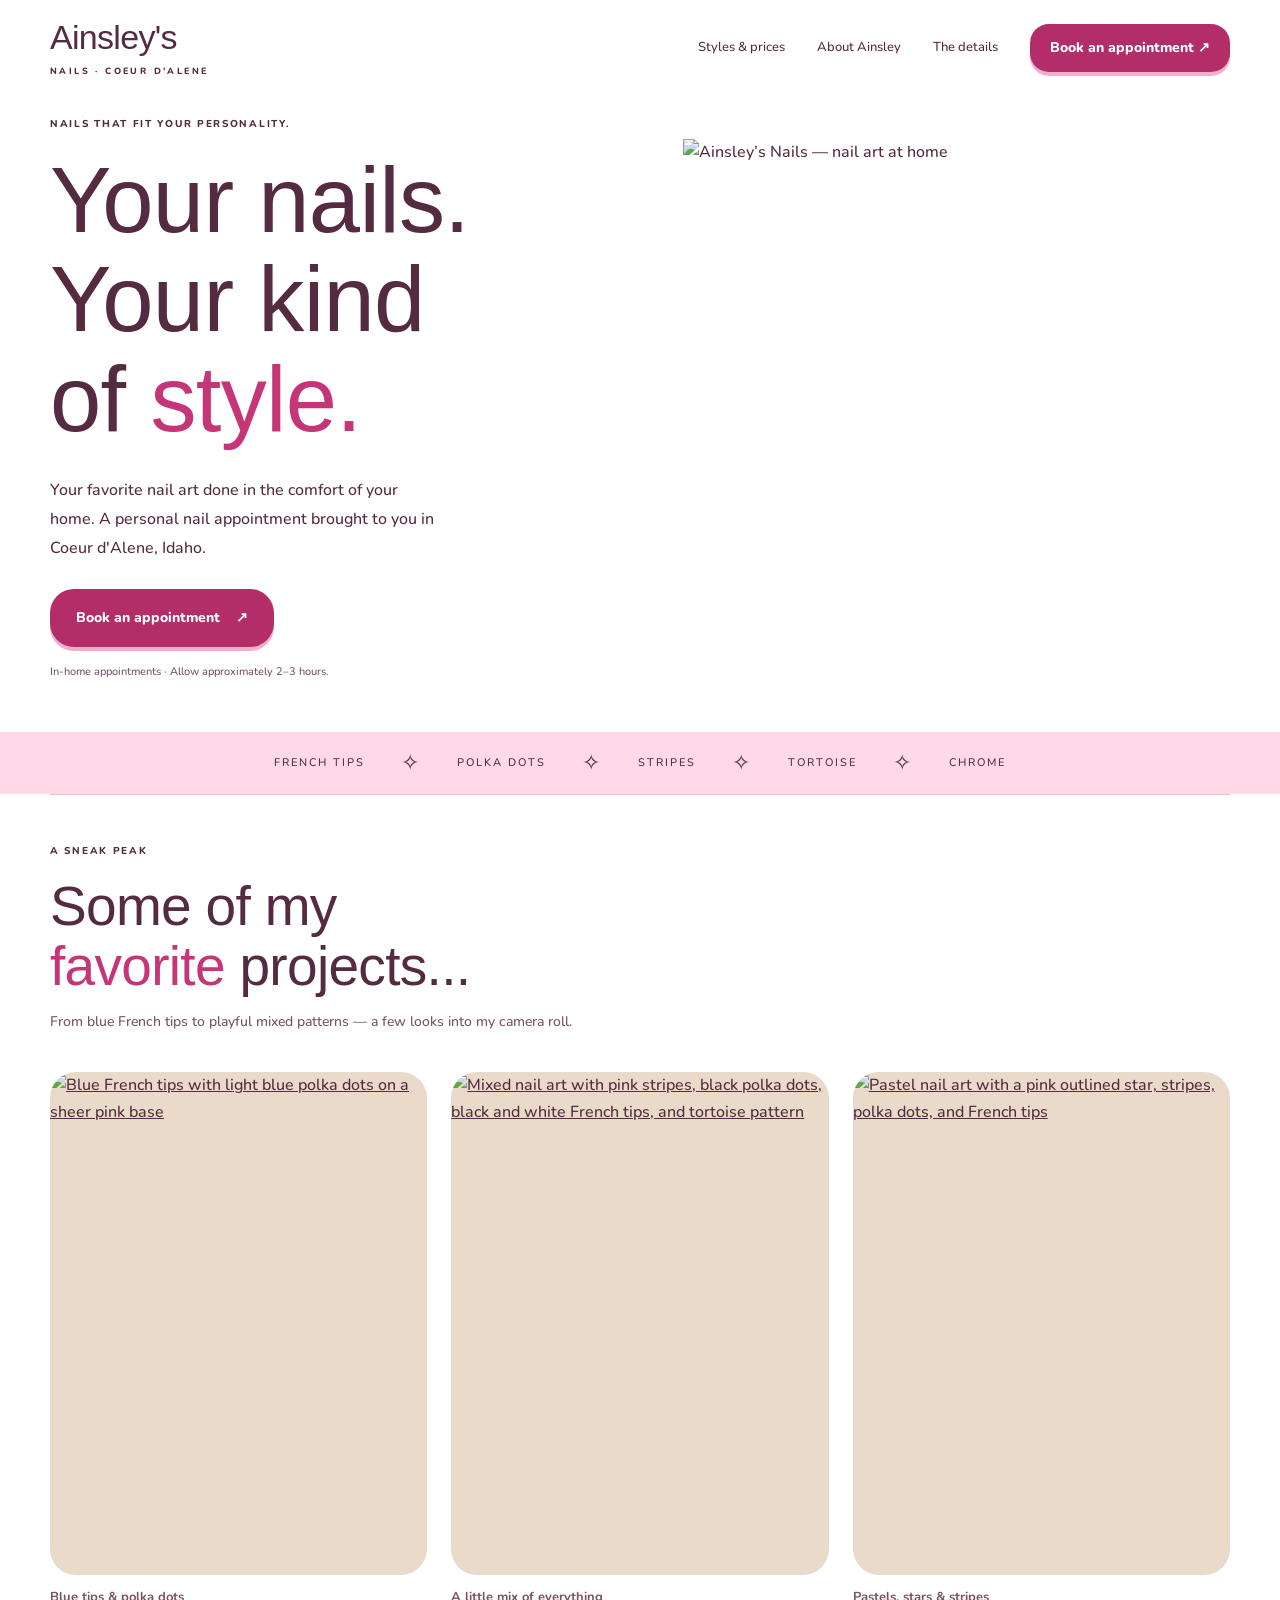
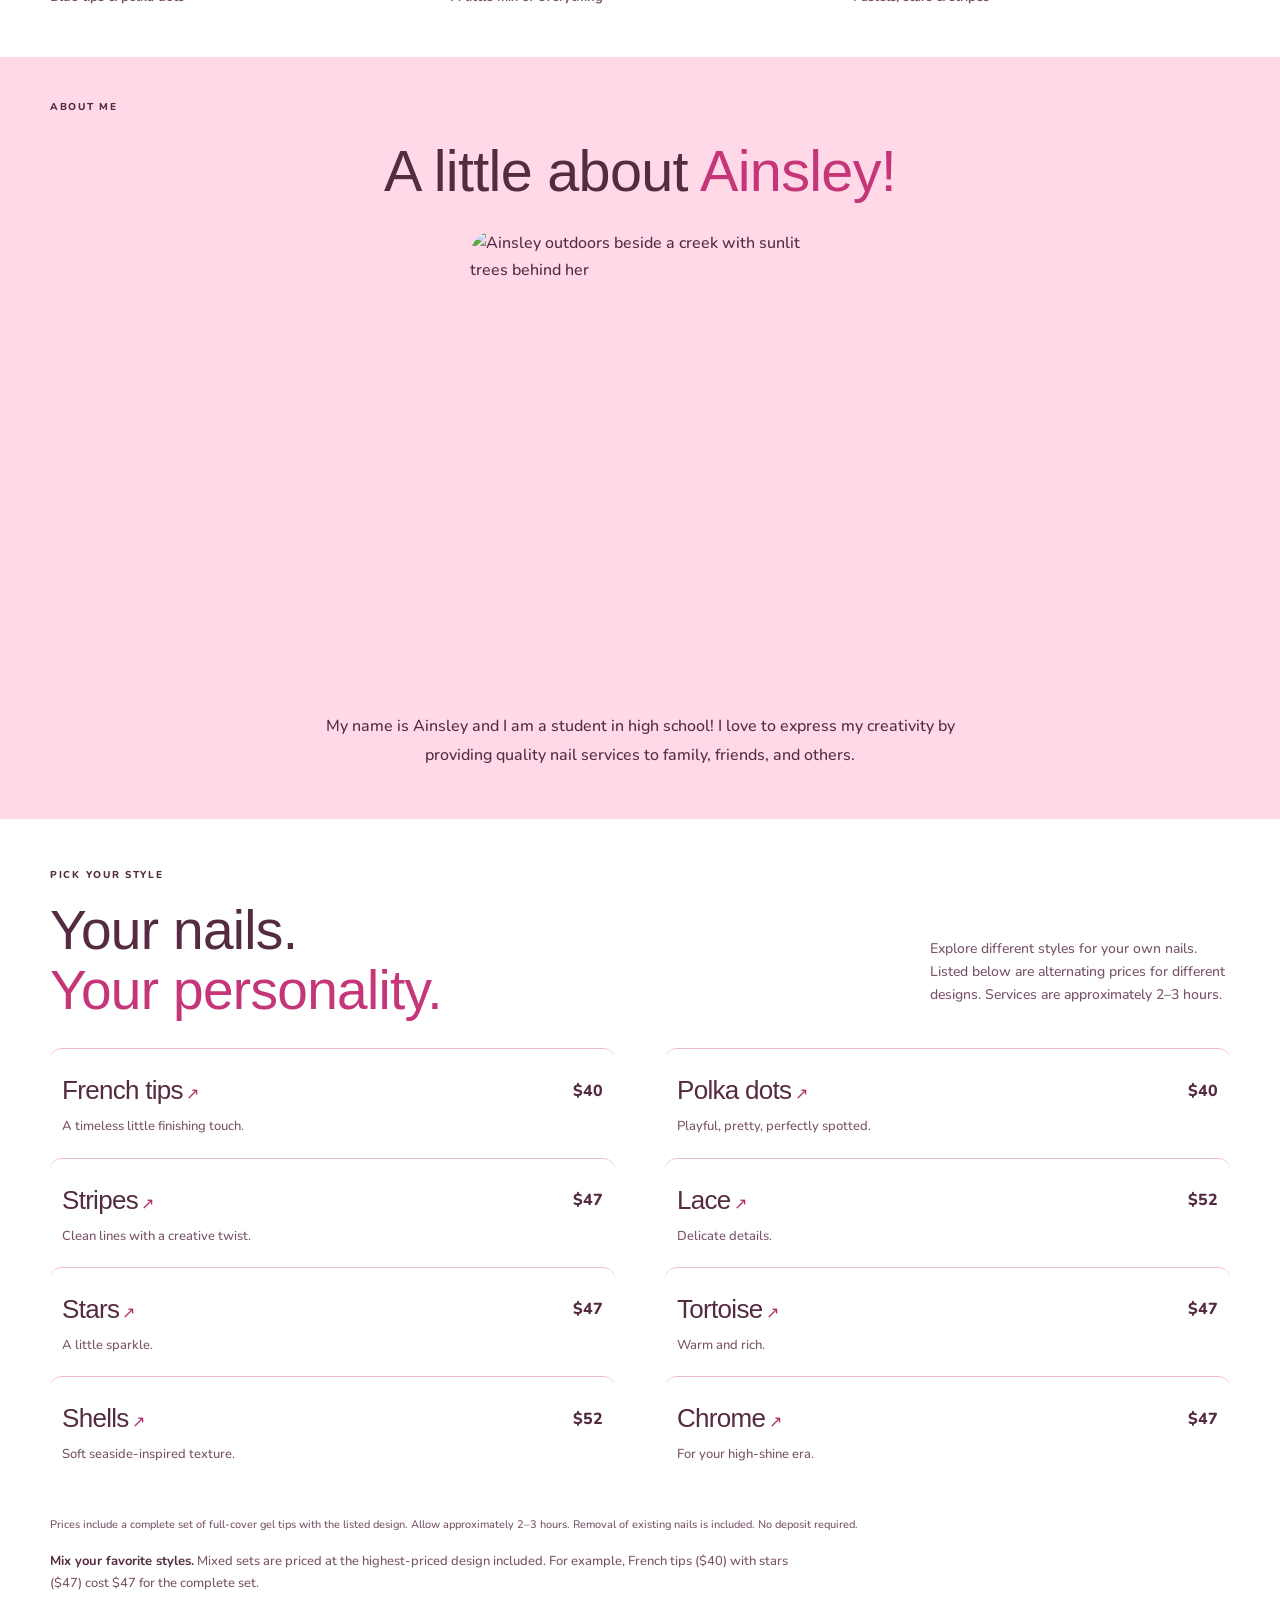
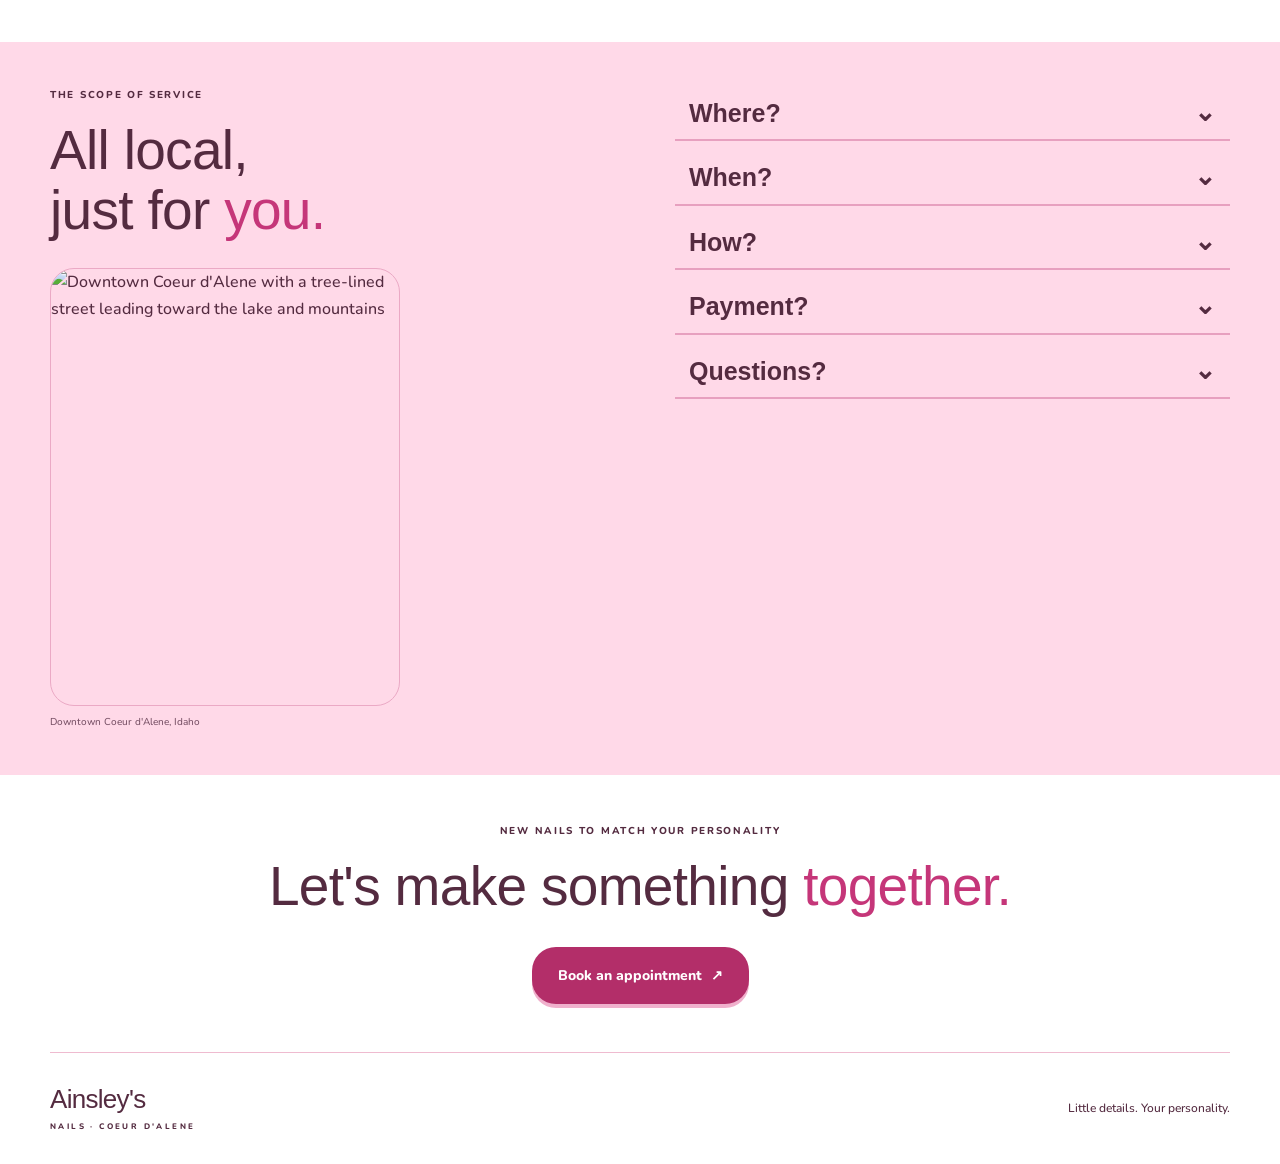
==== index.html @ 9f1597ee "Add files via upload Add Ainsley’s Nails website" ====
<!doctype html>
<html lang="en">
<head>
  <meta charset="utf-8"><meta name="viewport" content="width=device-width, initial-scale=1">
  <title>Ainsley's Nails | Coeur d'Alene, Idaho</title>
  <meta name="description" content="Explore French tips, chrome, and playful nail art at Ainsley's Nails in Coeur d'Alene, Idaho.">
  <link rel="stylesheet" href="styles.css">
  <script src="service-layout.js" defer></script>
</head>
<body>
  <a class="skip" href="#main">Skip to content</a>
  <header class="header wrap"><div class="brand">Ainsley's<span>NAILS · COEUR D'ALENE</span></div><nav aria-label="Main navigation"><a href="#styles">Styles &amp; prices</a><a href="#about">About Ainsley</a><a href="#visit">The details</a><a class="button small" href="booking.html">Book an appointment ↗</a></nav></header>
  <main id="main">
    <section class="hero wrap">
      <div><p class="eyebrow">NAILS THAT FIT YOUR PERSONALITY.</p><h1>Your nails.<br>Your kind<br>of <em>style.</em></h1><p class="intro">Your favorite nail art done in the comfort of your home. A personal nail appointment brought to you in Coeur d'Alene, Idaho.</p><a class="button" href="booking.html">Book an appointment <span aria-hidden="true">↗</span></a><p class="micro">In-home appointments · Allow approximately 2–3 hours.</p></div>
      <div class="hero-logo"><img src="images/logo.svg" width="600" height="600" alt="Ainsley’s Nails — nail art at home"></div>
    </section>
    <div class="ribbon" aria-hidden="true">FRENCH TIPS <span>✧</span> POLKA DOTS <span>✧</span> STRIPES <span>✧</span> TORTOISE <span>✧</span> CHROME</div>
    <section class="portfolio section wrap" aria-labelledby="portfolio-title"><div><p class="eyebrow">A SNEAK PEAK</p><h2 id="portfolio-title">Some of my<br><em>favorite</em> projects...</h2><p>From blue French tips to playful mixed patterns — a few looks into my camera roll.</p></div><div class="photo-gallery">
        <figure><a href="images/blue-french-polka-dots.jpg"><img src="images/blue-french-polka-dots.jpg" alt="Blue French tips with light blue polka dots on a sheer pink base" loading="lazy" width="600" height="800"></a><figcaption>Blue tips &amp; polka dots</figcaption></figure>
        <figure><a href="images/pink-tortoise-mix.jpg"><img src="images/pink-tortoise-mix.jpg" alt="Mixed nail art with pink stripes, black polka dots, black and white French tips, and tortoise pattern" loading="lazy" width="600" height="800"></a><figcaption>A little mix of everything</figcaption></figure>
        <figure><a href="images/pastel-stars-stripes.jpg"><img src="images/pastel-stars-stripes.jpg" alt="Pastel nail art with a pink outlined star, stripes, polka dots, and French tips" loading="lazy" width="600" height="800"></a><figcaption>Pastels, stars &amp; stripes</figcaption></figure>
      </div></section>
    <section id="about" class="about" aria-labelledby="about-title"><div class="wrap about-inner"><p class="eyebrow">ABOUT ME</p><h2 id="about-title">A little about <em>Ainsley!</em></h2><figure class="about-portrait"><img src="images/ainsley-portrait.jpg" alt="Ainsley outdoors beside a creek with sunlit trees behind her" width="2700" height="3600" loading="lazy"></figure><p class="about-bio">My name is Ainsley and I am a student in high school! I love to express my creativity by providing quality nail services to family, friends, and others.</p></div></section>
    <section id="styles" class="section wrap"><div class="section-heading"><div><p class="eyebrow">PICK YOUR STYLE</p><h2>Your nails.<br><em>Your personality.</em></h2></div><p>Explore different styles for your own nails. Listed below are alternating prices for different designs. Services are approximately 2–3 hours.</p></div>
      <div class="styles-grid">
        <a class="style-card" href="booking.html"><h3>French tips</h3><span class="service-price">$40</span><p>A timeless little finishing touch.</p></a>
        <a class="style-card" href="booking.html"><h3>Polka dots</h3><span class="service-price">$40</span><p>Playful, pretty, perfectly spotted.</p></a>
        <a class="style-card" href="booking.html"><h3>Stripes</h3><span class="service-price">$47</span><p>Clean lines with a creative twist.</p></a>
        <a class="style-card" href="booking.html"><h3>Lace</h3><span class="service-price">$52</span><p>Delicate details.</p></a>
        <a class="style-card" href="booking.html"><h3>Stars</h3><span class="service-price">$47</span><p>A little  sparkle.</p></a>
        <a class="style-card" href="booking.html"><h3>Tortoise</h3><span class="service-price">$47</span><p>Warm and rich.</p></a>
        <a class="style-card" href="booking.html"><h3>Shells</h3><span class="service-price">$52</span><p>Soft seaside-inspired texture.</p></a>
        <a class="style-card" href="booking.html"><h3>Chrome</h3><span class="service-price">$47</span><p>For your high-shine era.</p></a>
      </div><p class="caption">Prices include a complete set of full-cover gel tips with the listed design. Allow approximately 2–3 hours. Removal of existing nails is included. No deposit required.</p><p class="mixed-design-note"><strong>Mix your favorite styles.</strong> Mixed sets are priced at the highest-priced design included. For example, French tips ($40) with stars ($47) cost $47 for the complete set.</p>
    </section>
    <section id="visit" class="visit"><div class="wrap visit-inner"><div><p class="eyebrow">THE SCOPE OF SERVICE</p><h2>All local,<br>just for <em>you.</em></h2><figure class="service-photo"><img src="images/cda-downtown.jpg" alt="Downtown Coeur d'Alene with a tree-lined street leading toward the lake and mountains" width="481" height="360" loading="lazy"><figcaption>Downtown Coeur d'Alene, Idaho</figcaption></figure></div><div class="service-details" aria-label="Scope of service details">
      <details class="service-detail"><summary>Where?</summary><div class="service-detail-content"><p>Mobile nail appointments around Coeur d'Alene. Currently offering in-home visits for no extra charge.</p></div></details>
      <details class="service-detail"><summary>When?</summary><div class="service-detail-content"><p>Monday through Friday from 5 to 8 pm (Pacific time).</p></div></details>
      <details class="service-detail service-detail-how"><summary>How?</summary><div class="service-detail-content"><ul><li>Please provide a table and two chairs for us to work at.</li><li>Bring an inspiration photo of how you want your nails to look.</li><li>Plan for approximately 2–3 hours.</li><li>Check availability and book an appointment through Google Calendar by selecting “Book an appointment” below.</li></ul></div></details>
      <details class="service-detail"><summary>Payment?</summary><div class="service-detail-content"><p>I am currently accepting cash, Venmo, or Apple Cash.</p></div></details>
      <details class="service-detail"><summary>Questions?</summary><div class="service-detail-content"><p>For general questions, email <a href="mailto:ainsleysnails@gmail.com">ainsleysnails@gmail.com</a>.</p></div></details>
    </div></div></section>
    <section class="closing wrap"><p class="eyebrow">NEW NAILS TO MATCH YOUR PERSONALITY</p><h2>Let's make something <em>together.</em></h2><a class="button" href="booking.html">Book an appointment <span aria-hidden="true">↗</span></a></section>
  </main><footer class="wrap footer"><div class="brand">Ainsley's<span>NAILS · COEUR D'ALENE</span></div><p>Little details. Your personality.</p></footer>
</body>
</html>
---- styles.css ----
@import url('https://fonts.googleapis.com/css2?family=Nunito:wght@400;500;600;700;800&display=swap');
:root{--paper:#fcf8f3;--ink:#512c35;--muted:#775d60;--blush:#f0dad9;--wine:#742c43;--line:#ddcbc8}*{box-sizing:border-box}html{scroll-behavior:smooth;scroll-padding-top:25px}body{margin:0;background:var(--paper);color:var(--ink);font-family:'Nunito','Trebuchet MS',sans-serif;font-size:16px;line-height:1.65}a{color:inherit}button,a{-webkit-tap-highlight-color:transparent}a:focus-visible{outline:3px solid var(--wine);outline-offset:6px}[hidden]{display:none!important}.wrap{width:min(1180px,calc(100% - 80px));margin:auto}.header{display:flex;justify-content:space-between;align-items:center;min-height:116px;gap:30px}.brand{font-family:'ABeeZee','Trebuchet MS',sans-serif;font-size:33px;text-decoration:none;line-height:1.1;white-space:nowrap}.brand span{display:block;font-family:'Nunito','Trebuchet MS',sans-serif;font-size:9px;letter-spacing:2.4px;margin-top:10px}nav{display:flex;align-items:center;gap:32px}nav>a{text-decoration:none;font-size:13px}.button{display:inline-flex;align-items:center;justify-content:center;gap:35px;padding:17px 26px;border-radius:3px;background:var(--wine);color:#fff9f3;text-decoration:none;font-size:14px;font-weight:500;transition:background .2s,transform .2s}.button:hover{background:#542034;transform:translateY(-2px)}.button.small{padding:12px 20px}.hero{display:grid;grid-template-columns:1fr 1fr;gap:65px;align-items:center;padding-top:42px;padding-bottom:80px}.eyebrow{font-size:10px;letter-spacing:2.3px;font-weight:700;margin:0 0 26px}h1,h2{font-family:'ABeeZee','Trebuchet MS',sans-serif;font-weight:400;letter-spacing:-2px;line-height:1.06;margin:0}h1{font-size:clamp(58px,7.7vw,106px)}em{font-weight:400;color:var(--wine)}.intro{font-size:16px;max-width:390px;margin:27px 0;line-height:1.8}.micro{font-size:11px;color:var(--muted);margin-top:16px}.hero-art{height:570px;position:relative;overflow:hidden;border-radius:48% 48% 3px 3px;background:radial-gradient(ellipse at 40% 40%,#f9ece2,#e8c6c2);box-shadow:inset 0 0 80px #d5aead50}.art-label{position:absolute;top:65px;width:100%;text-align:center;font-size:9px;letter-spacing:2px}.nail{position:absolute;width:102px;height:230px;border-radius:60% 60% 38% 38%;box-shadow:12px 18px 28px #79334b25,inset 8px 0 18px #ffffff77;border:1px solid #ffffff66}.nail-one{background:linear-gradient(100deg,#d18b94,#f0bdc2 40%,#d9939b);left:16%;top:165px;transform:rotate(-23deg)}.nail-two{background:linear-gradient(100deg,#d9a49e,#f4cec3 45%,#e2aba3);left:40%;top:135px;transform:rotate(-6deg);border-top:27px solid #fff9f0}.nail-three{background:linear-gradient(100deg,#6f2e41,#aa5f70 45%,#6d263d);left:65%;top:185px;transform:rotate(18deg)}.spark{position:absolute;color:var(--wine);font-size:64px}.spark-one{top:85px;right:38px}.spark-two{bottom:80px;left:35px;font-size:42px}.art-note{position:absolute;bottom:48px;right:30px;font-family:'ABeeZee','Trebuchet MS',sans-serif;font-size:22px;font-style:italic;line-height:1.2;transform:rotate(-8deg)}.illustration-label{position:absolute;bottom:12px;left:20px;font-size:8px;letter-spacing:1.5px}.ribbon{display:flex;justify-content:center;align-items:center;gap:36px;background:var(--blush);padding:20px;font-size:11px;letter-spacing:2px;flex-wrap:wrap}.ribbon span{font-size:22px;line-height:1}.section{padding-top:100px;padding-bottom:90px}.section-heading{display:flex;justify-content:space-between;align-items:end;gap:30px;margin-bottom:45px}h2{font-size:clamp(39px,4.5vw,61px)}.section-heading>p{max-width:300px;font-size:14px;color:var(--muted)}.styles-grid{display:grid;grid-template-columns:repeat(4,1fr);gap:35px 24px}.swatch{display:flex;align-items:center;justify-content:center;gap:9px;height:200px;background:#f1e7e0;border-radius:100px 100px 3px 3px}.swatch i{display:block;width:39px;height:95px;border-radius:48% 48% 30% 30%;box-shadow:3px 6px 10px #54203415;background:#e6afa9}.swatch i:first-child{transform:rotate(-12deg) translateY(7px)}.swatch i:last-child{transform:rotate(12deg) translateY(7px)}.french i{border-top:15px solid #fffdf7}.dots{background:#edddd9}.dots i{background:radial-gradient(circle,#742c43 2px,transparent 3px) 0 0/13px 13px,#eac2be}.stripes i{background:repeating-linear-gradient(115deg,#e2a19e 0 9px,#fff5e9 9px 13px)}.lace{background:#e9dfd8}.lace i{background:radial-gradient(circle,transparent 4px,#fff9ee 5px 6px,transparent 7px) 0 0/15px 15px,#deb5af}.stars i{color:#fff6df;text-align:center;padding-top:25px;font-size:23px;background:#9c586a;font-style:normal}.tortoise{background:#ecdecc}.tortoise i{background:radial-gradient(ellipse at 25% 30%,#4b2b21 0 12%,transparent 22%),radial-gradient(ellipse at 80% 70%,#613321 0 14%,transparent 27%),radial-gradient(ellipse at 20% 95%,#35241d 0 13%,transparent 24%),#c28b47}.shells i{background:repeating-conic-gradient(from 165deg at 50% 100%,#f4d6ce 0deg 7deg,#fff2df 7deg 11deg)}.chrome{background:#e4dfe3}.chrome i{background:linear-gradient(110deg,#9b859a 0%,#f6e0ec 20%,#a28eaa 36%,#fff 48%,#c29caf 57%,#e2d6e9 75%,#907d93)}h3{font-size:18px;font-weight:500;margin:16px 0 4px}.style-card p{font-size:12px;color:var(--muted);margin:0}.caption{font-size:11px;color:var(--muted);margin-top:30px}.portfolio{border-top:1px solid var(--line);display:grid;grid-template-columns:1fr 1fr;align-items:center;gap:70px}.portfolio>div>p:not(.eyebrow){color:var(--muted);font-size:14px}.photo-placeholder{min-height:310px;background:#eee4dc;display:flex;flex-direction:column;align-items:center;justify-content:center;text-align:center;border:1px solid #ddcdc1}.photo-placeholder>span{font-size:42px}.photo-placeholder>p{font-family:'ABeeZee','Trebuchet MS',sans-serif;font-size:27px!important;line-height:1.4}.photo-placeholder small{font-size:9px;letter-spacing:2px}.visit{background:var(--blush)}.visit-inner{padding-top:80px;padding-bottom:80px;display:grid;grid-template-columns:1fr 1fr;gap:70px}.visit h3:first-child{margin-top:0}.visit h3{font-size:16px;margin-top:25px}.visit p:not(.eyebrow){font-size:14px;max-width:430px;margin-top:6px}.text-link{display:inline-block;font-size:13px;text-underline-offset:6px;margin-top:15px}.closing{text-align:center;padding-top:100px;padding-bottom:100px}.closing h2{margin-bottom:30px}.footer{display:flex;align-items:center;justify-content:space-between;border-top:1px solid var(--line);padding-top:32px;padding-bottom:32px;gap:25px}.footer .brand{font-size:26px}.footer .brand span{font-size:8px}.footer p,.footer>a:last-child{font-size:12px}.booking-main{padding-top:65px;padding-bottom:100px}.booking-main h1{font-size:clamp(60px,7vw,90px)}.booking-layout{display:grid;grid-template-columns:1.25fr 1fr;gap:75px;margin-top:45px}.booking-panel{background:var(--blush);padding:50px;border-radius:3px}.booking-panel h2{font-size:45px}.booking-panel>p{max-width:400px}.booking-star{display:block;font-size:45px;margin-bottom:15px}.booking-aside{padding-top:30px}.booking-aside h3{font-size:17px;margin-top:25px}.booking-aside p:not(.eyebrow){font-size:14px;color:var(--muted)}.skip{position:absolute;left:10px;top:-100px;background:var(--paper);padding:10px;z-index:10}.skip:focus{top:10px}
@media(min-width:1500px){.hero{padding-top:65px;padding-bottom:100px}}@media(max-width:900px){.wrap{width:calc(100% - 48px)}.hero{gap:30px}.hero-art{height:470px}.nail{width:75px;height:185px}.nail-one{left:12%}.nail-two{left:38%}.nail-three{left:65%}.styles-grid{grid-template-columns:repeat(2,1fr)}nav{gap:20px}.booking-layout{gap:30px}.booking-panel{padding:32px}}@media(max-width:600px){.wrap{width:calc(100% - 36px)}.header{min-height:100px;gap:10px}.brand{font-size:28px}.brand span{font-size:7px;letter-spacing:1.4px}nav>a:not(.button){display:none}.button.small{font-size:12px;padding:11px 15px}.hero{grid-template-columns:1fr;padding-top:25px;padding-bottom:45px;gap:35px}h1{font-size:72px}.eyebrow{font-size:9px;letter-spacing:1.6px;margin-bottom:20px}.intro{font-size:15px}.hero-art{height:440px;max-width:400px;width:100%;margin:auto}.nail{width:80px;height:190px}.nail-one{top:145px;left:15%}.nail-two{top:115px;left:40%}.nail-three{top:155px;left:66%}.art-label{top:48px;font-size:8px}.art-note{font-size:20px;bottom:40px}.spark-one{top:65px}.ribbon{gap:17px;font-size:9px;padding:15px}.ribbon span{font-size:16px}.section{padding-top:60px;padding-bottom:55px}.section-heading{display:block}.section-heading>p{max-width:100%;margin-top:20px}.styles-grid{gap:25px 14px}.swatch{height:170px;gap:6px}.swatch i{width:32px;height:83px}.style-card h3{font-size:17px}.style-card p{font-size:11px}.portfolio,.visit-inner,.booking-layout{grid-template-columns:1fr;gap:30px}.visit-inner{padding-top:55px;padding-bottom:55px}.closing{padding-top:65px;padding-bottom:65px}.footer{flex-wrap:wrap}.footer p{display:none}.booking-main{padding-top:35px;padding-bottom:60px}.booking-main h1{font-size:61px}.booking-panel{padding:28px}.booking-panel h2{font-size:39px}.booking-aside{padding-top:0}}@media(prefers-reduced-motion:reduce){html{scroll-behavior:auto}*{transition:none!important}}

/* Real portfolio photos; click a photo to view the complete original. */
.portfolio{grid-template-columns:1fr;gap:35px}.portfolio>div:first-child{max-width:600px}.photo-gallery{display:grid;grid-template-columns:repeat(3,minmax(0,1fr));gap:24px}.photo-gallery figure{margin:0;min-width:0}.photo-gallery a{display:block;overflow:hidden;border-radius:120px 120px 3px 3px;background:var(--blush)}.photo-gallery img{display:block;width:100%;height:auto;aspect-ratio:3/4;object-fit:cover;transition:transform .3s}.photo-gallery a:hover img{transform:scale(1.025)}.photo-gallery figcaption{font-size:13px;margin-top:12px;color:var(--muted)}
@media(max-width:600px){.photo-gallery{grid-template-columns:1fr;gap:30px}.photo-gallery a{border-radius:100px 100px 3px 3px}.photo-gallery img{aspect-ratio:3/4}}

/* Updated direction: botanical ivory, sage, and a quiet typographic menu. */
:root{--paper:#faf9f4;--ink:#303c32;--muted:#626d5e;--blush:#e4e8dd;--wine:#465c45;--line:#d4dacd}
.hero-logo{display:flex;align-items:center;justify-content:center;padding:15px}.hero-logo img{display:block;width:100%;height:auto;max-width:530px}.button{border-radius:30px}.hero{gap:50px}.ribbon{background:#e4e8dd}.styles-grid{grid-template-columns:repeat(2,minmax(0,1fr));gap:0 50px}.style-card{display:grid;grid-template-columns:1fr auto;gap:4px 20px;border-top:1px solid var(--line);padding:22px 0}.style-card h3{margin:0;font-family:'ABeeZee','Trebuchet MS',sans-serif;font-size:26px}.style-card p{grid-column:1/-1;font-size:13px}.service-price{font-size:16px;align-self:center;white-space:nowrap}.photo-gallery a{border-radius:4px}.mobile-callout{padding:38px;background:var(--blush);margin-top:30px;max-width:850px;border-left:3px solid var(--wine)}.mobile-callout h2{font-size:42px}.mobile-callout>p:not(.eyebrow){max-width:650px}.current-page{font-size:13px;font-weight:600;padding:10px 18px;border:1px solid var(--line);border-radius:30px}.booking-panel{background:#eef0e8}.brand{color:var(--ink)}
@media(max-width:600px){.hero-logo{padding:0 15px}.hero-logo img{max-width:350px}.styles-grid{grid-template-columns:1fr}.style-card h3{font-size:25px}.mobile-callout{padding:25px}.mobile-callout h2{font-size:34px}}

/* More compact section rhythm and simpler booking handoff. */
.header{min-height:96px}.hero{padding-top:20px;padding-bottom:40px}.section{padding-top:48px;padding-bottom:48px}.section-heading{margin-bottom:28px}.visit-inner{padding-top:45px;padding-bottom:45px}.closing{padding-top:48px;padding-bottom:48px}.eyebrow{margin-bottom:18px}.portfolio{gap:25px}.about{display:grid;grid-template-columns:1fr 1fr;gap:45px;align-items:center;border-top:1px solid var(--line)}.about h2{font-size:45px}.about>p{font-size:16px;line-height:1.8;margin:0}.style-card{text-decoration:none;transition:background .2s}.style-card:hover{background:#e4e8dd70}.style-card:hover h3{text-decoration:underline;text-underline-offset:5px}.style-card h3::after{content:' ↗';font-family:'Nunito','Trebuchet MS',sans-serif;font-size:16px;color:var(--muted)}.booking-simple{max-width:780px;padding-top:25px;padding-bottom:40px}.booking-simple h1{font-size:clamp(50px,6vw,76px)}.booking-simple>.intro{margin:18px 0 24px;max-width:none}.booking-simple .booking-panel{padding:30px 35px}.booking-simple .booking-panel h2{font-size:35px;letter-spacing:-1px}.booking-simple .booking-panel>p{max-width:none}.booking-essentials{font-size:13px;font-weight:600}.booking-help{font-size:13px;color:var(--muted);margin-top:20px}.booking-help a{text-underline-offset:3px}.booking-simple .button{margin-top:8px}
@media(min-width:1500px){.hero{padding-top:25px;padding-bottom:45px}}@media(max-width:600px){.header{min-height:85px}.hero{padding-top:15px;padding-bottom:30px;gap:22px}.section{padding-top:32px;padding-bottom:32px}.visit-inner{padding-top:32px;padding-bottom:32px;gap:24px}.closing{padding-top:35px;padding-bottom:35px}.about{grid-template-columns:1fr;gap:20px}.about h2{font-size:38px}.about>p{font-size:15px}.booking-simple .booking-panel{padding:24px}.booking-simple .booking-panel h2{font-size:30px}.booking-main{padding-top:20px;padding-bottom:30px}.booking-simple .button{width:100%}}

/* Blush pink and soft tan palette. */
:root{--paper:#fcf7f2;--ink:#603d40;--muted:#806467;--blush:#f0dad9;--wine:#84485b;--line:#e0cbc3}.hero-logo{background:none}.ribbon,.visit,.booking-simple .booking-panel{background:#f0dad9}.about{background:none}.style-card:hover{background:#eee0d170}.photo-gallery a{background:#e9dac9}.booking-essentials{color:#603d40}.button:hover{background:#683447}

.closing .button{gap:10px}.sr-only{position:absolute;width:1px;height:1px;padding:0;margin:-1px;overflow:hidden;clip:rect(0,0,0,0);white-space:nowrap;border:0}

/* A distinct About section, with room for Ainsley's future portrait. */
.about{display:block;background:var(--blush);border-top:0}.about-inner{padding-top:42px;padding-bottom:48px}.about .eyebrow{text-align:left;margin-bottom:25px}.about h2{text-align:center;font-size:clamp(38px,4.5vw,58px)}.about-photo-space{width:min(280px,100%);height:280px;margin:25px auto}.about-bio{max-width:660px;margin:0 auto;text-align:center;font-size:16px;line-height:1.85}
@media(max-width:600px){.about-inner{padding-top:32px;padding-bottom:36px}.about .eyebrow{margin-bottom:22px}.about-photo-space{height:230px;margin:22px auto}.about-bio{font-size:15px}}

.service-photo{margin:28px 0 0}.service-photo img{display:block;width:100%;height:auto;border-radius:5px;border:1px solid #d5b9b0}.service-photo figcaption{font-size:10px;line-height:1.6;margin-top:8px;color:var(--muted)}.service-photo figcaption a{text-underline-offset:2px}@media(max-width:600px){.service-photo{margin-top:22px}}

/* Narrow portrait presentation of the supplied downtown photograph. */
.service-photo{max-width:350px}.service-photo img{height:auto;aspect-ratio:4/5;object-fit:cover;object-position:52% center}@media(max-width:600px){.service-photo{max-width:320px;width:100%}}

.payment-options{font-size:14px;color:var(--ink);margin:20px 0 0}nav .button.small{white-space:nowrap}@media(max-width:600px){nav .button.small{font-size:11px;padding:11px 12px}}

.mixed-design-note{font-size:13px;line-height:1.7;color:var(--muted);max-width:760px;margin:16px 0 0}.mixed-design-note strong{color:var(--ink)}

/* Playful lake-blue refresh. */
:root{--paper:#fffcf5;--ink:#243f59;--muted:#516b80;--blush:#dceffc;--wine:#285d8a;--line:#bcd7e8}
body{font-family:'Nunito','Trebuchet MS',sans-serif;font-weight:500}h1,h2,h3,.brand{font-family:'ABeeZee','Trebuchet MS',sans-serif}h1,h2{font-weight:500;letter-spacing:-1.5px;line-height:1.08}h1{font-size:clamp(58px,7.2vw,98px)}h2{font-size:clamp(38px,4.3vw,58px)}em{font-style:normal;color:#3276aa}h3{font-weight:500}.brand{font-weight:500;font-size:34px}.brand span{font-family:'Nunito','Trebuchet MS',sans-serif;font-weight:800}.eyebrow{font-weight:800;letter-spacing:1.7px}.ribbon,.visit,.about,.booking-simple .booking-panel{background:var(--blush)}.button{background:#285d8a;color:#fffdf6;font-weight:800;border-radius:24px;gap:16px;box-shadow:0 4px 0 #bdd6e8}.button:hover{background:#204b70;transform:translateY(-2px)}.button.small{border-radius:19px}.style-card{border-color:var(--line);border-radius:12px;padding:20px 12px}.style-card:hover{background:#e7f3fc}.style-card h3{font-family:'ABeeZee','Trebuchet MS',sans-serif;font-weight:400;letter-spacing:0}.service-price{font-weight:800}.style-card h3::after{color:#3276aa}.photo-gallery a{border-radius:26px}.photo-gallery figcaption{font-weight:700}.about h2{font-family:'ABeeZee','Trebuchet MS',sans-serif}.service-photo img{border-color:#a9cde4;border-radius:24px}.service-photo figcaption{color:var(--muted)}.booking-essentials{color:var(--ink)}.booking-simple .booking-panel{border-radius:28px}.booking-simple .booking-panel h2{font-weight:500}.payment-options{color:var(--ink)}.current-page{background:#e7f3fc;border-color:var(--line);border-radius:18px}.mixed-design-note strong{color:var(--ink)}.closing .button{gap:9px}
@media(max-width:600px){h1{font-size:65px}.brand{font-size:29px}.style-card h3{font-size:25px}.about h2{font-size:38px}.booking-simple h1{font-size:56px}}

/* Bright pink and white, with casual handwritten headings. */
:root{--paper:#ffffff;--ink:#542b40;--muted:#795267;--blush:#ffd9e8;--wine:#a72e63;--line:#efbbd0}
h1,h2,h3,.brand{font-family:'ABeeZee','Trebuchet MS',sans-serif;font-weight:400;letter-spacing:0}em{color:#c53679}.ribbon,.visit,.about,.booking-simple .booking-panel{background:var(--blush)}.button{background:#b32e69;color:#fff;box-shadow:0 4px 0 #f0b0cc}.button:hover{background:#942457}.style-card{border-color:var(--line)}.style-card:hover{background:#fff0f6}.style-card h3{font-family:'ABeeZee','Trebuchet MS',sans-serif}.style-card h3::after{color:#b32e69}.about h2{font-family:'ABeeZee','Trebuchet MS',sans-serif}.service-photo img{border-color:#eba9c5}.current-page{background:#fff0f6;border-color:var(--line)}.booking-essentials,.payment-options{color:var(--ink)}.booking-simple .booking-panel h2{font-weight:400}

/* Poppins headings with Nunito body text. */
h1,h2,.brand{font-weight:600;letter-spacing:-1.3px}.style-card h3,h3{font-weight:500;letter-spacing:-.3px}.booking-simple .booking-panel h2{font-weight:600}

@font-face{font-family:'ABeeZee';font-style:normal;font-weight:400;font-display:swap;src:url('images/abeezee-regular.ttf') format('truetype')}
h1,h2,h3,.brand,.style-card h3,.about h2,.booking-simple .booking-panel h2{font-family:'ABeeZee','Trebuchet MS',sans-serif;font-weight:400;letter-spacing:-.7px}

/* Fixed spaces keep the service bars stationary as details open. */
.service-details{min-width:0}.service-detail{height:140px;margin:0 0 12px;min-width:0}.service-detail-how{height:250px}.service-detail summary{display:flex;align-items:center;justify-content:space-between;gap:16px;min-height:64px;padding:12px 18px;border-bottom:2px solid #e7a0bf;font-family:'ABeeZee','Trebuchet MS',sans-serif;font-size:30px;font-weight:700;line-height:1.25;list-style:none;cursor:pointer}.service-detail summary::-webkit-details-marker{display:none}.service-detail summary::after{content:'⌄';font-family:'Nunito',sans-serif;font-size:26px;font-weight:800}.service-detail[open] summary::after{content:'⌃'}.service-detail summary:hover{background:#ffffff60;border-radius:12px 12px 0 0}.service-detail summary:focus-visible{outline:3px solid var(--wine);outline-offset:3px}.service-detail-content{padding:10px 18px 0;max-height:calc(100% - 64px);overflow:auto;overflow-wrap:anywhere}.visit .service-detail-content p{margin:0;font-size:14px;max-width:none}.service-detail-content ul{padding-left:19px;margin:0;font-size:14px;line-height:1.65}.service-detail-content li+li{margin-top:5px}.closing{display:block;text-align:center}.closing .eyebrow,.closing h2{margin-left:auto;margin-right:auto}.closing .button{margin-left:auto;margin-right:auto}
@media(max-width:600px){.service-detail{height:160px;margin-bottom:12px}.service-detail-how{height:300px}.service-detail summary{font-size:28px}.service-detail-content{padding-left:12px;padding-right:12px}.closing .eyebrow{max-width:290px}}

/* Compact service headings align to the neighboring photo; each row keeps its space. */
@media(min-width:601px){.visit-inner{align-items:start}.service-details{display:grid;grid-template-rows:1fr .9fr 1.9fr 1fr 140px;gap:8px;height:var(--service-column-height,720px)}.service-detail,.service-detail-how{height:100%;margin:0;min-height:0}.service-detail summary{min-height:54px;font-size:25px;padding:10px 14px}.service-detail-content{max-height:calc(100% - 54px);padding:8px 14px 0}.visit .service-detail-content p,.service-detail-content ul{font-size:13px;line-height:1.5}.service-detail-content li+li{margin-top:3px}}

/* Natural expanding details; the fully open desktop stack aligns to the photo. */
.service-details{display:flex;flex-direction:column;gap:10px;height:auto}.service-detail,.service-detail-how{height:auto;min-height:0;margin:0}.service-detail summary{min-height:54px;font-size:25px;padding:10px 14px}.service-detail-content{max-height:none;overflow:visible;padding:10px 14px 12px}.service-detail[open]{padding-bottom:var(--service-open-spacing,0px)}
@media(max-width:600px){.service-details{gap:10px}.service-detail,.service-detail-how{height:auto;margin:0}.service-detail[open]{padding-bottom:0}.service-detail summary{font-size:26px}.service-detail-content{max-height:none;overflow:visible;padding:10px 14px 16px}}

.about-portrait{width:min(340px,100%);margin:28px auto}.about-portrait img{display:block;width:100%;height:auto;aspect-ratio:3/4;object-fit:cover;border-radius:26px}@media(max-width:600px){.about-portrait{width:min(290px,100%);margin:24px auto}}
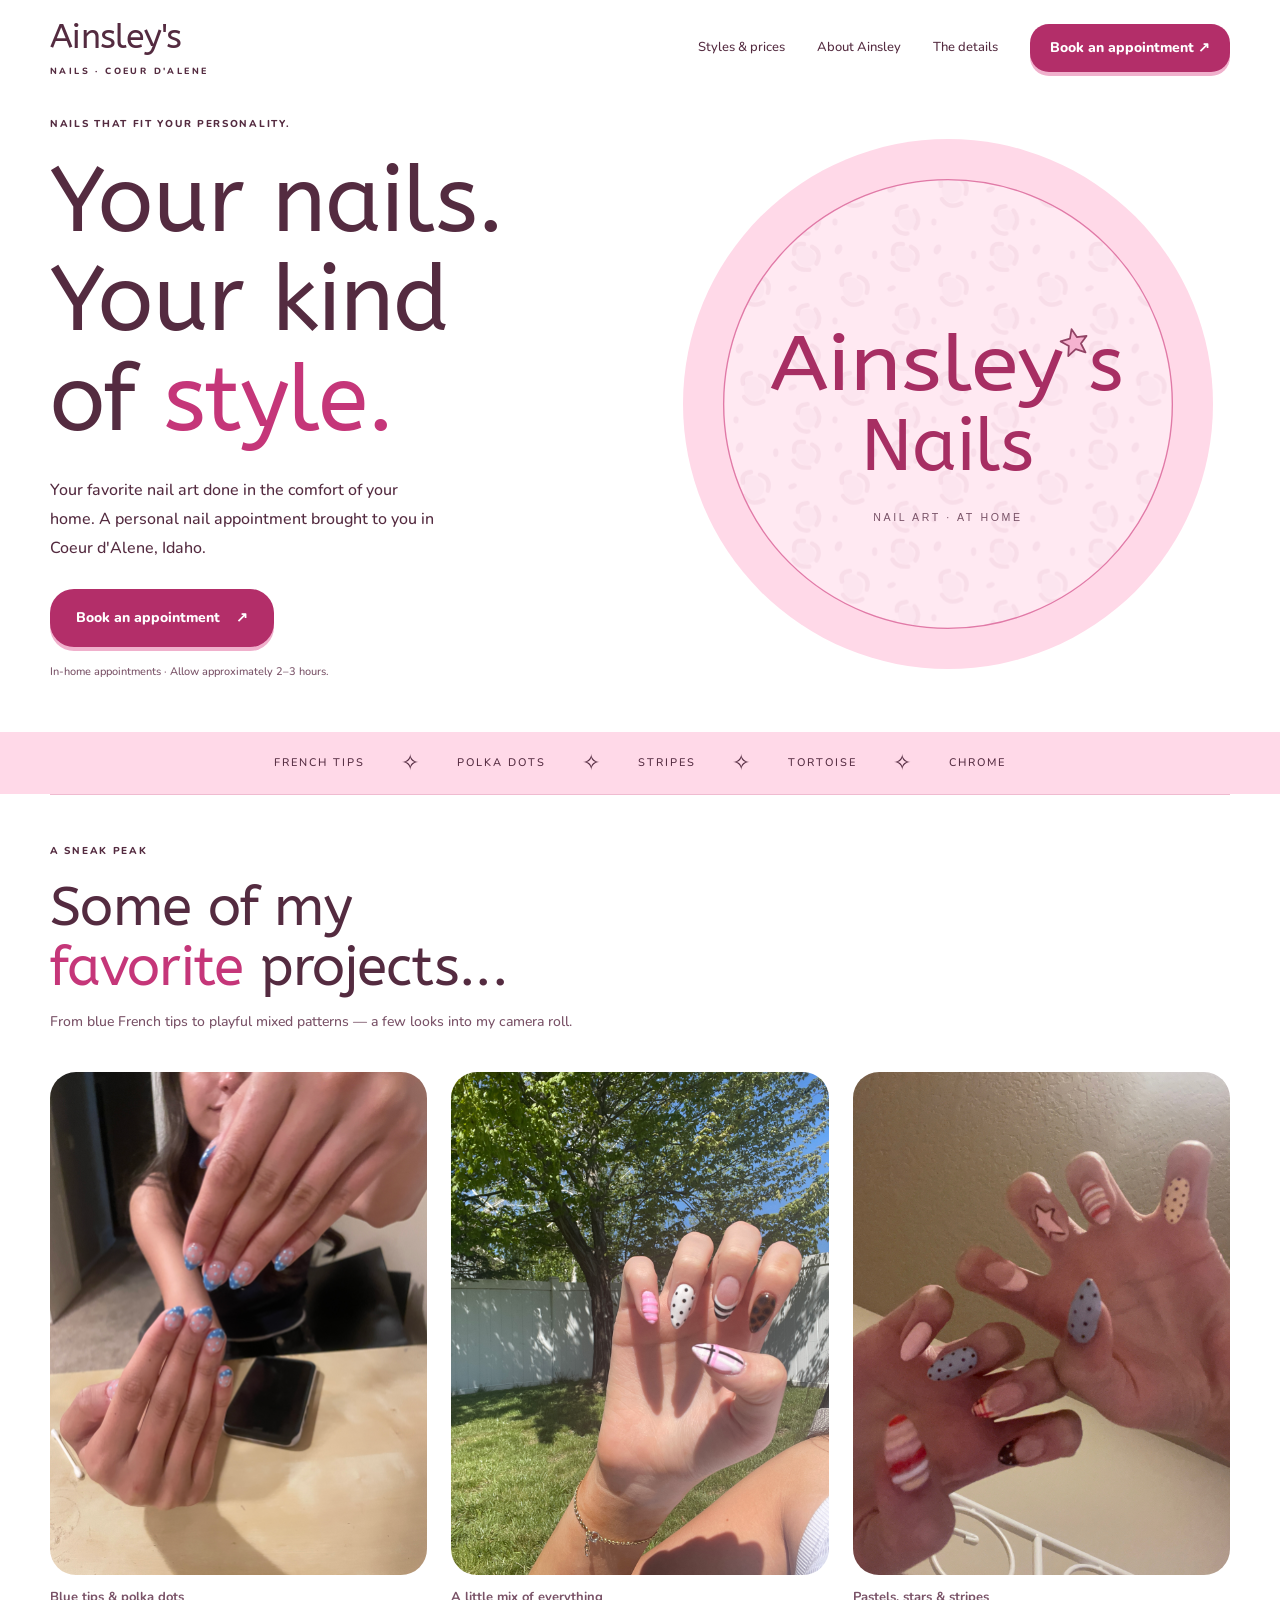
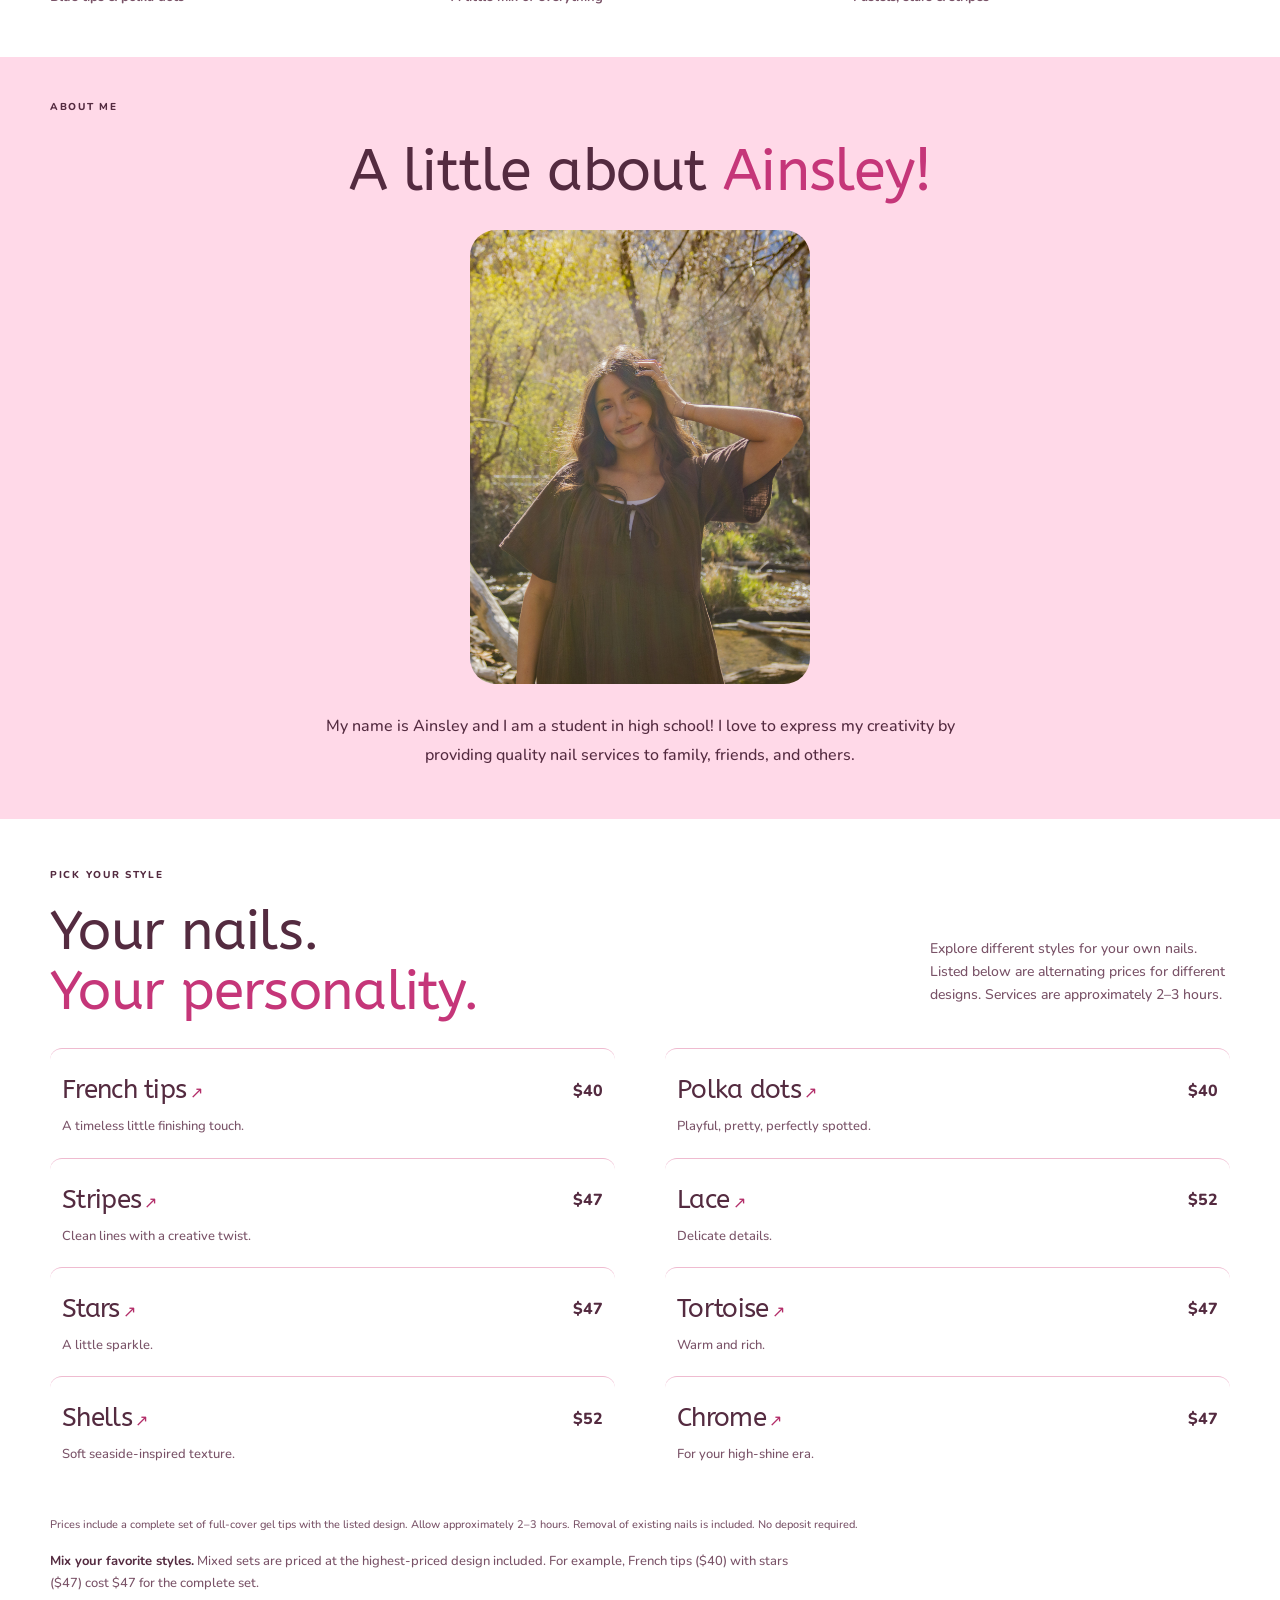
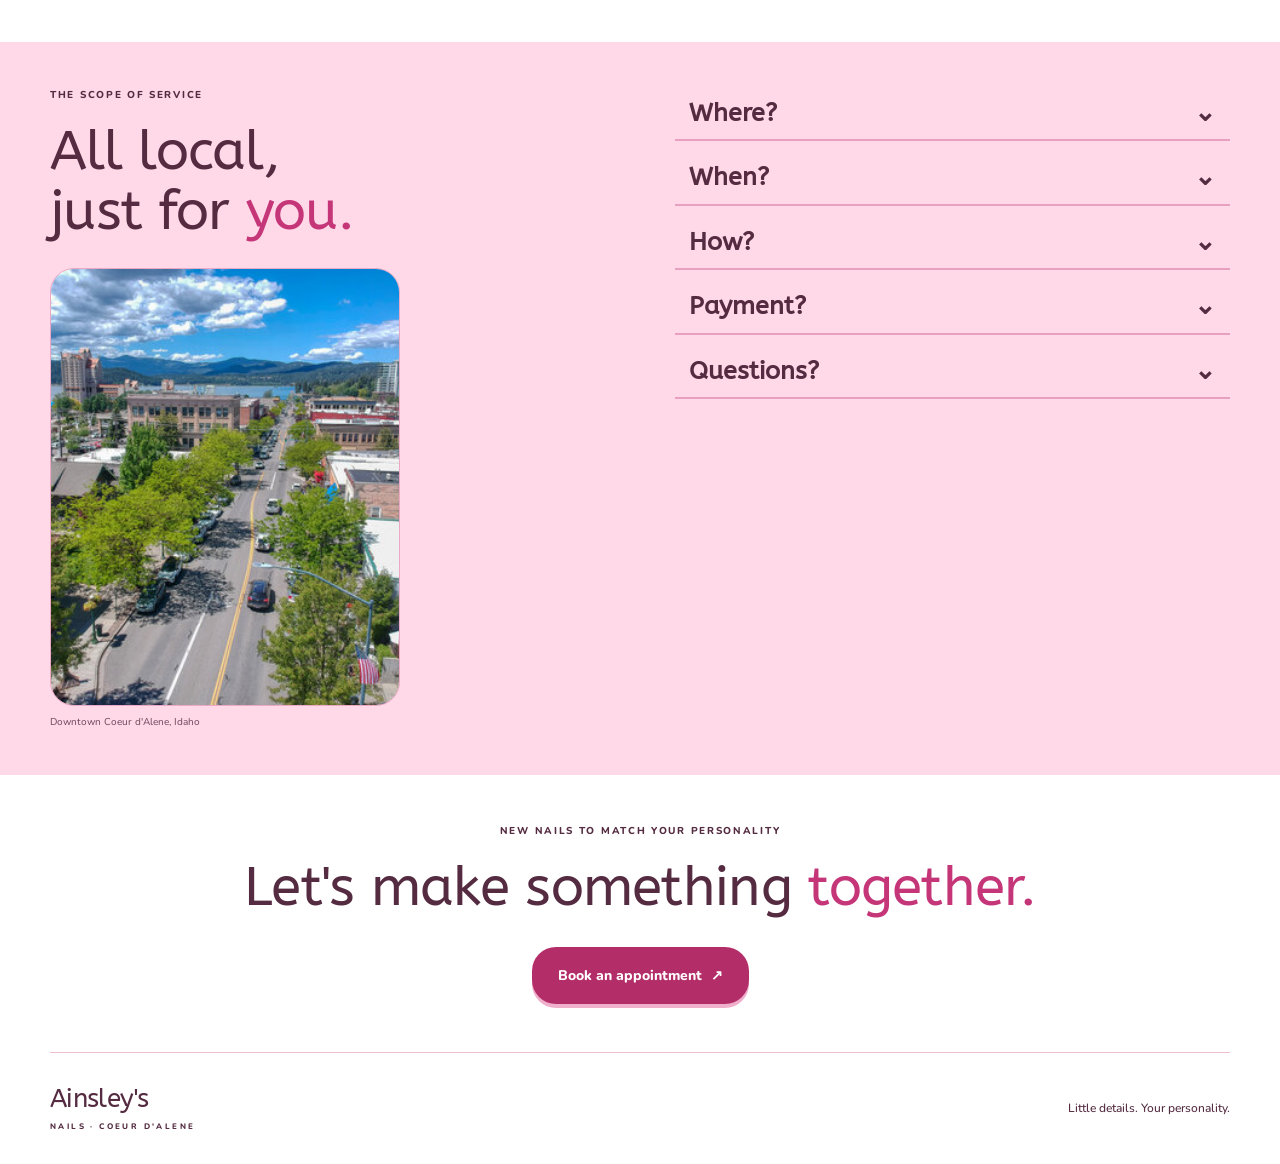
==== commit 57b73d13: "Use pink logo for shared link previews" ====
--- a/index.html
+++ b/index.html
@@ -6,6 +6,21 @@
   <meta name="description" content="Explore French tips, chrome, and playful nail art at Ainsley's Nails in Coeur d'Alene, Idaho.">
   <link rel="stylesheet" href="styles.css">
   <script src="service-layout.js" defer></script>
+
+  <meta property="og:type" content="website">
+  <meta property="og:site_name" content="Ainsley's Nails">
+  <meta property="og:title" content="Ainsley's Nails">
+  <meta property="og:description" content="Fun, personalized nail art brought to your home in Coeur d'Alene.">
+  <meta property="og:url" content="https://ainsleysnails.netlify.app/">
+  <meta property="og:image" content="https://ainsleysnails.netlify.app/share-preview.png">
+  <meta property="og:image:type" content="image/png">
+  <meta property="og:image:width" content="1200">
+  <meta property="og:image:height" content="630">
+  <meta property="og:image:alt" content="Ainsley's Nails pink circle logo with a star apostrophe and light pink cheetah pattern.">
+  <meta name="twitter:card" content="summary_large_image">
+  <meta name="twitter:title" content="Ainsley's Nails">
+  <meta name="twitter:description" content="Fun, personalized nail art brought to your home in Coeur d'Alene.">
+  <meta name="twitter:image" content="https://ainsleysnails.netlify.app/share-preview.png">
 </head>
 <body>
   <a class="skip" href="#main">Skip to content</a>
